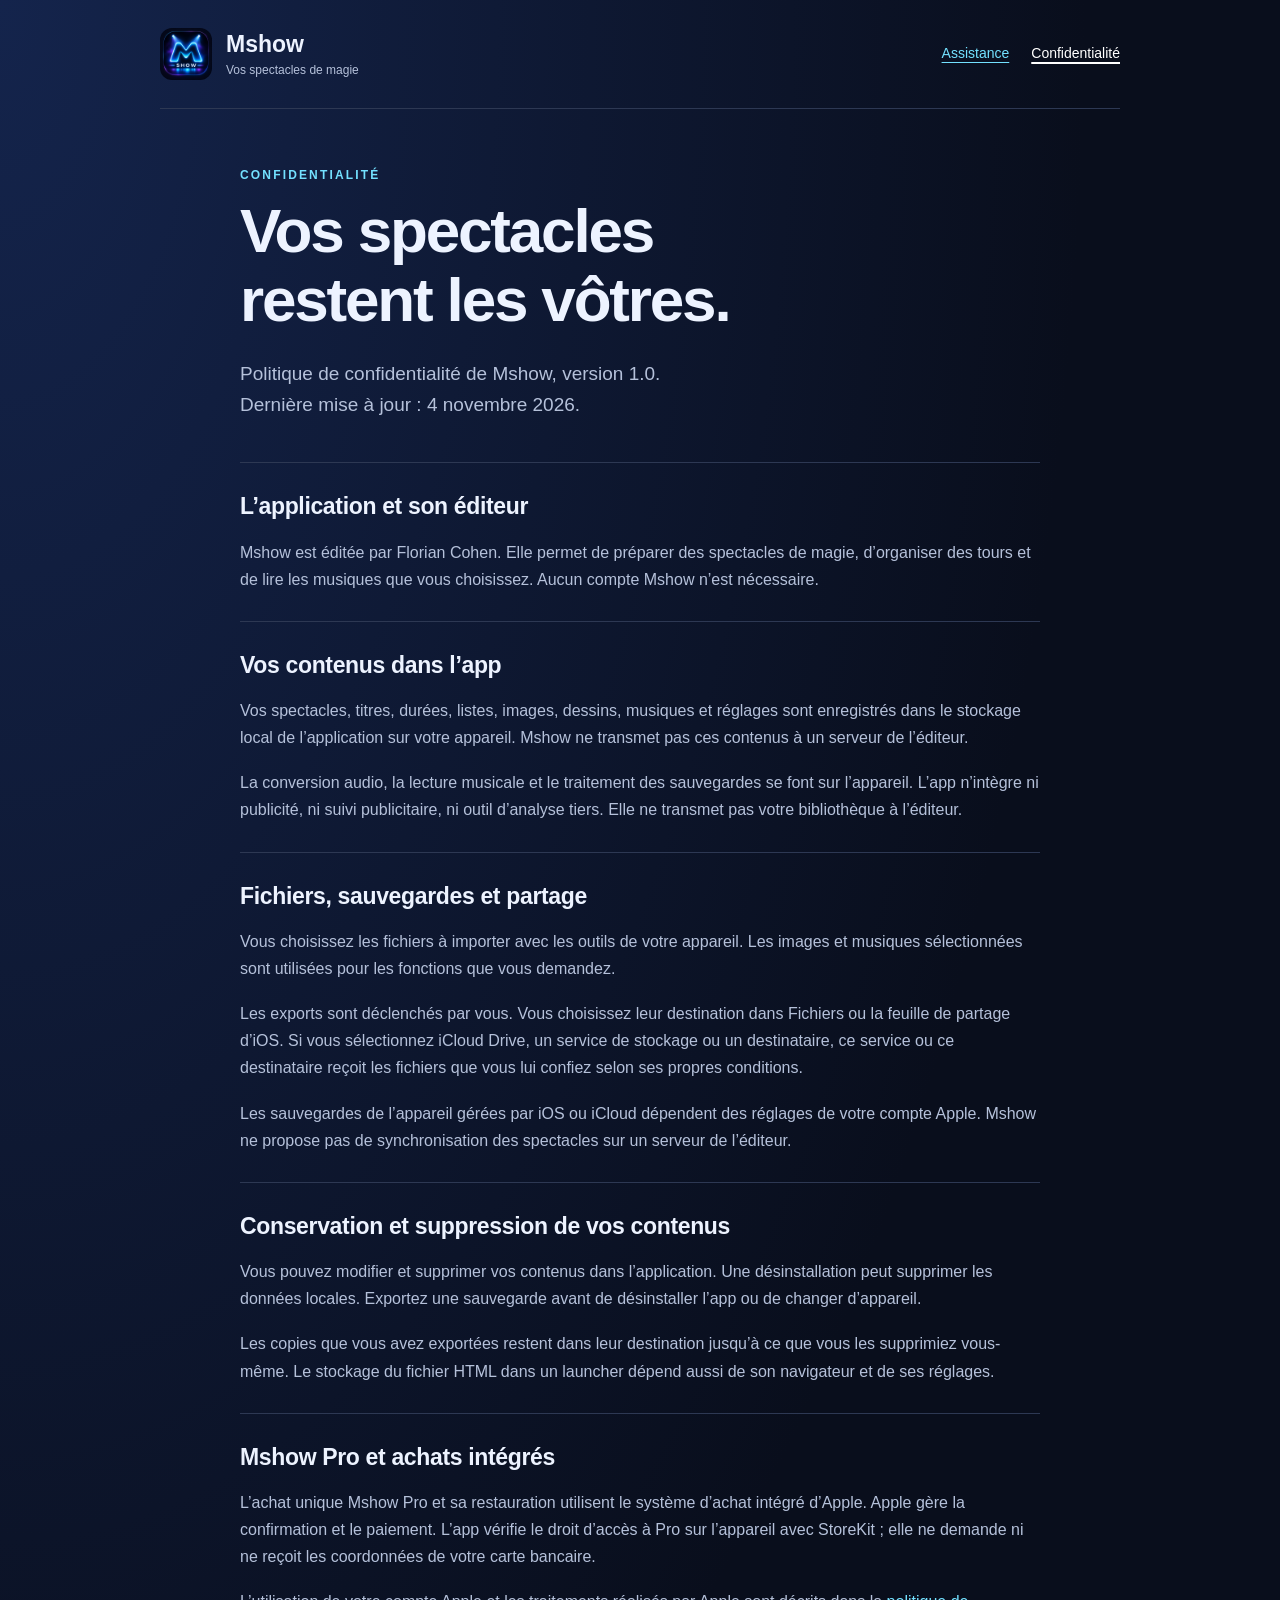
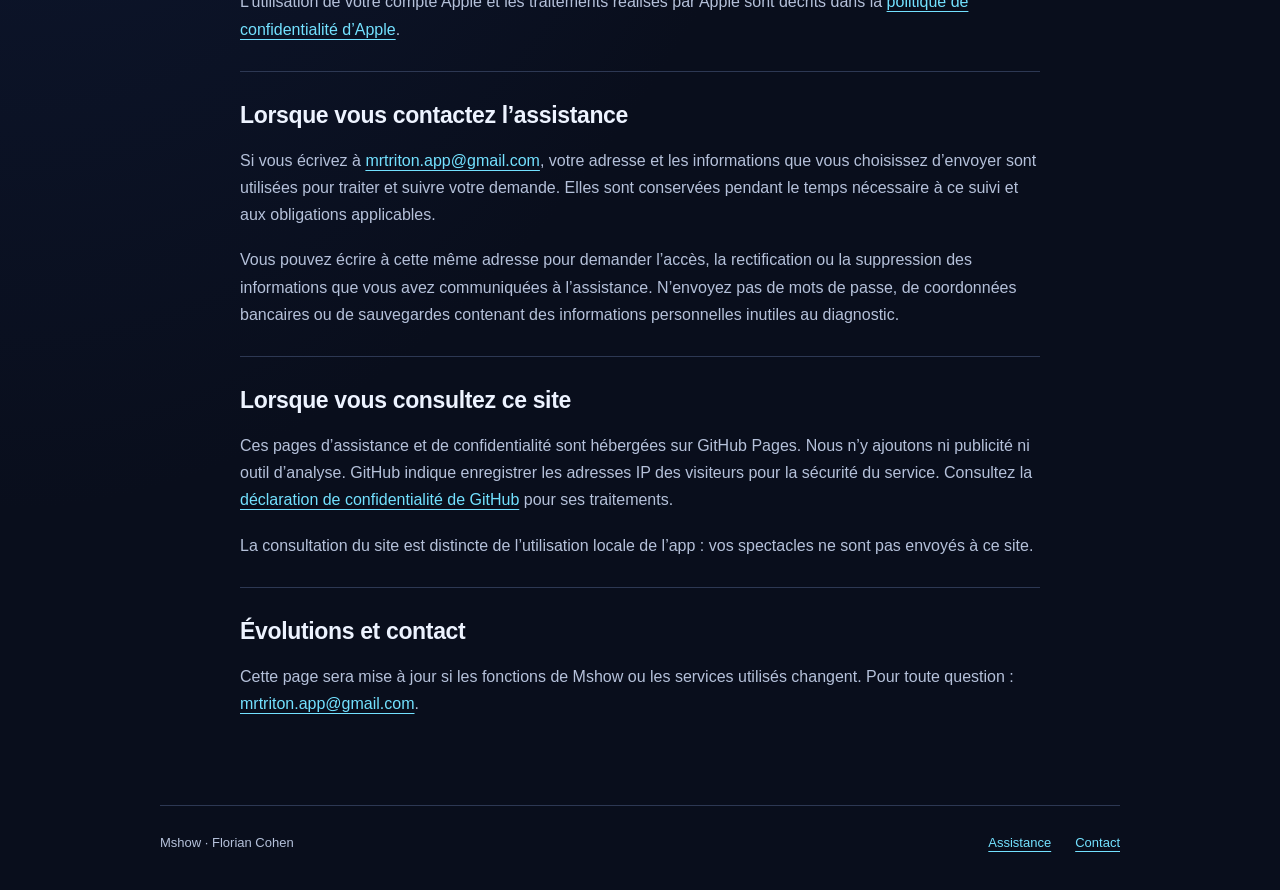
==== confidentialite.html @ b4349d7d "Publish Mshow support and privacy pages" ====
<!doctype html>
<html lang="fr"><head><meta charset="utf-8"><meta name="viewport" content="width=device-width,initial-scale=1"><title>Confidentialité — Mshow</title><meta name="description" content="Politique de confidentialité de Mshow : stockage local, fichiers, sauvegardes et achats Apple."><link rel="icon" href="logo.png"><link rel="stylesheet" href="style.css"></head>
<body><header><a class="brand" href="./"><img src="logo.png" width="52" height="52" alt=""><span>Mshow<small>Vos spectacles de magie</small></span></a><nav aria-label="Navigation"><a href="./">Assistance</a><a href="confidentialite.html" aria-current="page">Confidentialité</a></nav></header>
<main class="policy"><p class="eyebrow">CONFIDENTIALITÉ</p><h1>Vos spectacles<br>restent les vôtres.</h1><p class="lead">Politique de confidentialité de Mshow, version 1.0.<br>Dernière mise à jour : 4 novembre 2026.</p>
<section><h2>L’application et son éditeur</h2><p>Mshow est éditée par Florian Cohen. Elle permet de préparer des spectacles de magie, d’organiser des tours et de lire les musiques que vous choisissez. Aucun compte Mshow n’est nécessaire.</p></section>
<section><h2>Vos contenus dans l’app</h2><p>Vos spectacles, titres, durées, listes, images, dessins, musiques et réglages sont enregistrés dans le stockage local de l’application sur votre appareil. Mshow ne transmet pas ces contenus à un serveur de l’éditeur.</p><p>La conversion audio, la lecture musicale et le traitement des sauvegardes se font sur l’appareil. L’app n’intègre ni publicité, ni suivi publicitaire, ni outil d’analyse tiers. Elle ne transmet pas votre bibliothèque à l’éditeur.</p></section>
<section><h2>Fichiers, sauvegardes et partage</h2><p>Vous choisissez les fichiers à importer avec les outils de votre appareil. Les images et musiques sélectionnées sont utilisées pour les fonctions que vous demandez.</p><p>Les exports sont déclenchés par vous. Vous choisissez leur destination dans Fichiers ou la feuille de partage d’iOS. Si vous sélectionnez iCloud Drive, un service de stockage ou un destinataire, ce service ou ce destinataire reçoit les fichiers que vous lui confiez selon ses propres conditions.</p><p>Les sauvegardes de l’appareil gérées par iOS ou iCloud dépendent des réglages de votre compte Apple. Mshow ne propose pas de synchronisation des spectacles sur un serveur de l’éditeur.</p></section>
<section><h2>Conservation et suppression de vos contenus</h2><p>Vous pouvez modifier et supprimer vos contenus dans l’application. Une désinstallation peut supprimer les données locales. Exportez une sauvegarde avant de désinstaller l’app ou de changer d’appareil.</p><p>Les copies que vous avez exportées restent dans leur destination jusqu’à ce que vous les supprimiez vous-même. Le stockage du fichier HTML dans un launcher dépend aussi de son navigateur et de ses réglages.</p></section>
<section><h2>Mshow Pro et achats intégrés</h2><p>L’achat unique Mshow Pro et sa restauration utilisent le système d’achat intégré d’Apple. Apple gère la confirmation et le paiement. L’app vérifie le droit d’accès à Pro sur l’appareil avec StoreKit ; elle ne demande ni ne reçoit les coordonnées de votre carte bancaire.</p><p>L’utilisation de votre compte Apple et les traitements réalisés par Apple sont décrits dans la <a href="https://www.apple.com/legal/privacy/fr/">politique de confidentialité d’Apple</a>.</p></section>
<section><h2>Lorsque vous contactez l’assistance</h2><p>Si vous écrivez à <a href="mailto:mrtriton.app@gmail.com">mrtriton.app@gmail.com</a>, votre adresse et les informations que vous choisissez d’envoyer sont utilisées pour traiter et suivre votre demande. Elles sont conservées pendant le temps nécessaire à ce suivi et aux obligations applicables.</p><p>Vous pouvez écrire à cette même adresse pour demander l’accès, la rectification ou la suppression des informations que vous avez communiquées à l’assistance. N’envoyez pas de mots de passe, de coordonnées bancaires ou de sauvegardes contenant des informations personnelles inutiles au diagnostic.</p></section>
<section><h2>Lorsque vous consultez ce site</h2><p>Ces pages d’assistance et de confidentialité sont hébergées sur GitHub Pages. Nous n’y ajoutons ni publicité ni outil d’analyse. GitHub indique enregistrer les adresses IP des visiteurs pour la sécurité du service. Consultez la <a href="https://docs.github.com/en/site-policy/privacy-policies/github-general-privacy-statement">déclaration de confidentialité de GitHub</a> pour ses traitements.</p><p>La consultation du site est distincte de l’utilisation locale de l’app : vos spectacles ne sont pas envoyés à ce site.</p></section>
<section><h2>Évolutions et contact</h2><p>Cette page sera mise à jour si les fonctions de Mshow ou les services utilisés changent. Pour toute question : <a href="mailto:mrtriton.app@gmail.com">mrtriton.app@gmail.com</a>.</p></section></main>
<footer><p>Mshow · Florian Cohen</p><a href="./">Assistance</a><a href="mailto:mrtriton.app@gmail.com">Contact</a></footer></body></html>
---- style.css ----
:root{color-scheme:dark;--bg:#090e1c;--panel:#121b30;--line:#2d3853;--ink:#edf3ff;--muted:#b5c1da;--cyan:#73e1ff;--purple:#b7a2ff;font-family:-apple-system,BlinkMacSystemFont,"Segoe UI",sans-serif}*{box-sizing:border-box}body{margin:0;background:radial-gradient(ellipse at 0 0,#14244c 0,transparent 60%),var(--bg);color:var(--ink);line-height:1.7}a{color:var(--cyan);text-underline-offset:4px}a:hover{color:white}header,footer,main{width:min(100% - 40px,960px);margin:auto}header{display:flex;align-items:center;justify-content:space-between;gap:24px;padding:28px 0;border-bottom:1px solid var(--line)}.brand{display:flex;align-items:center;gap:14px;text-decoration:none;font-weight:800;font-size:23px;color:var(--ink);line-height:1.25}.brand img{border-radius:12px}.brand small{display:block;color:var(--muted);font-size:12px;font-weight:400;margin-top:5px}nav{display:flex;gap:22px;font-size:14px}nav a[aria-current]{color:white;text-decoration-thickness:2px}main{padding:56px 0 60px;max-width:800px}h1{font-size:clamp(36px,7vw,62px);line-height:1.1;letter-spacing:-.035em;margin:12px 0 24px}h2{font-size:23px;line-height:1.35;letter-spacing:-.015em;margin:0 0 16px}p{margin:0 0 18px}.eyebrow{font-size:12px;letter-spacing:.18em;font-weight:800;color:var(--cyan);margin:0}.lead{font-size:19px;line-height:1.65;max-width:650px;color:var(--muted)}.intro{padding-bottom:32px}.contact{display:inline-block;background:var(--cyan);color:#062035;text-decoration:none;font-size:16px;font-weight:750;padding:12px 22px;border-radius:12px;margin:10px 0}.contact:hover{background:#b4f0ff;color:#062035}.email{font-size:14px;color:var(--muted)}.card{padding:26px 30px;background:var(--panel);border:1px solid var(--line);border-radius:18px;margin:24px 0 36px}.card p:last-child{margin-bottom:0}details{border-bottom:1px solid var(--line);padding:17px 0}summary{font-weight:700;cursor:pointer;min-height:32px;padding-right:8px}details p{color:var(--muted);margin:16px 0 0}.policy section{padding:28px 0;border-top:1px solid var(--line)}.policy section p{color:var(--muted)}.policy .lead{margin-bottom:42px}.policy p:last-child{margin-bottom:0}footer{display:flex;flex-wrap:wrap;gap:12px 24px;padding:26px 0 36px;border-top:1px solid var(--line);font-size:13px;color:var(--muted)}footer p{margin:0;margin-right:auto}:focus-visible{outline:3px solid var(--purple);outline-offset:5px}@media(max-width:560px){header{align-items:flex-start;flex-direction:column;gap:20px;padding-top:22px}.brand{font-size:21px}main{padding-top:36px}.card{padding:22px}nav{gap:24px}.lead{font-size:17px}summary{line-height:1.5}footer{flex-direction:column;gap:9px}}
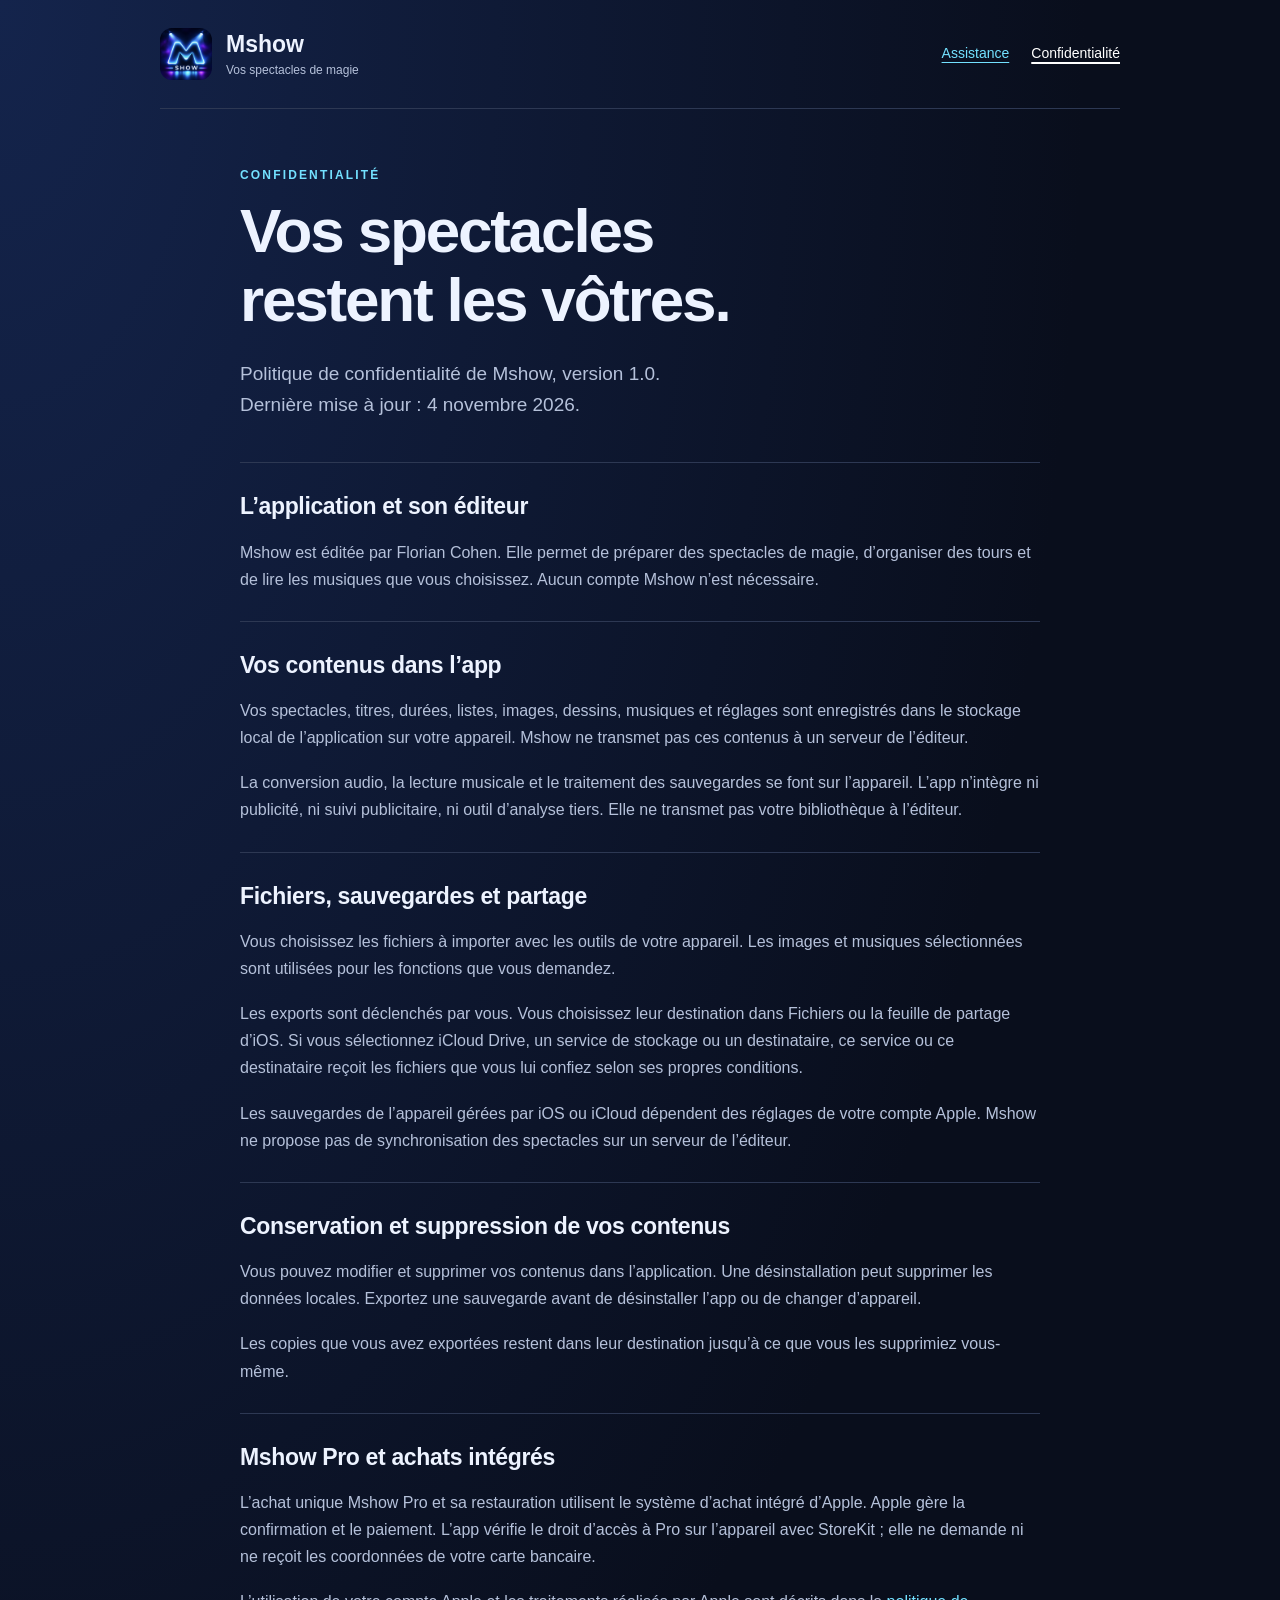
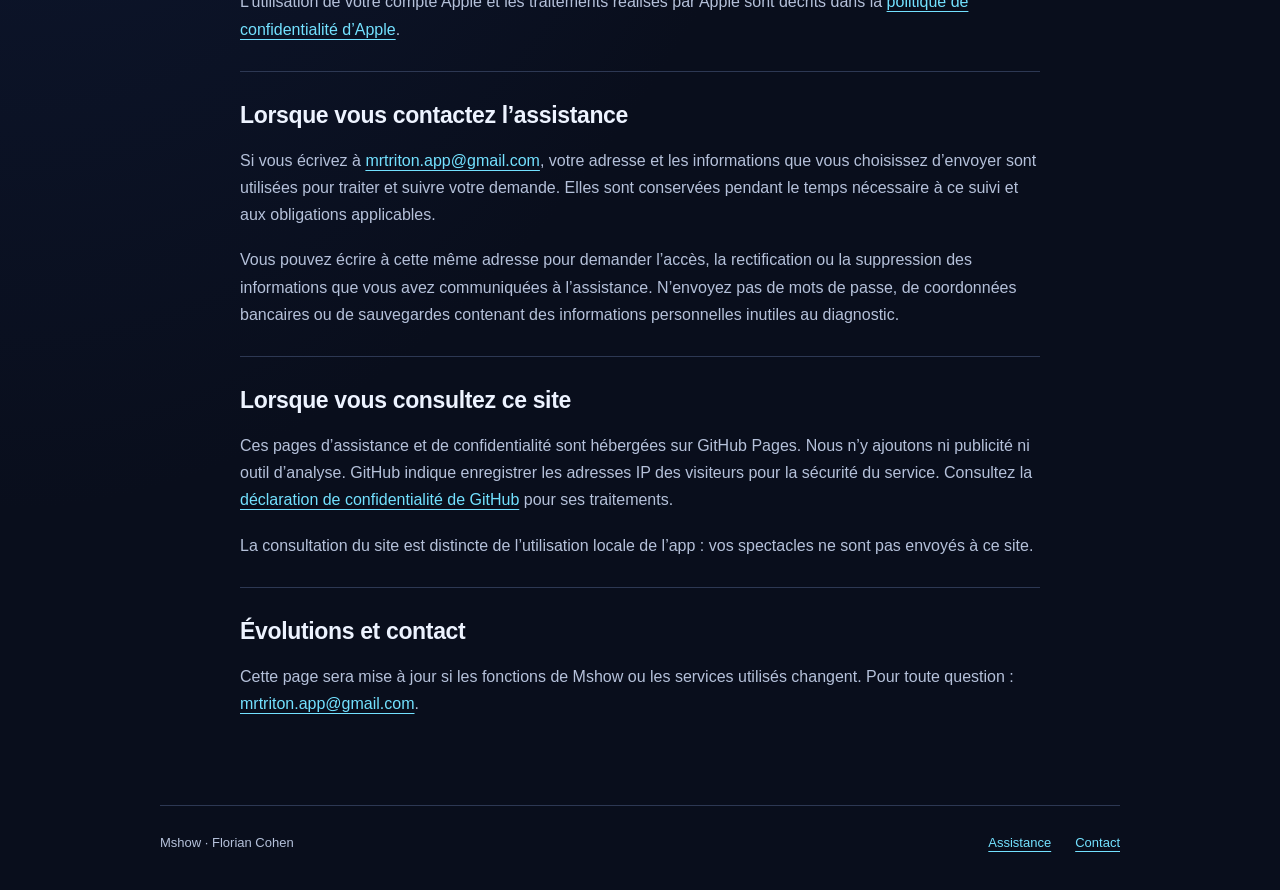
==== commit 798e34f9: "Centrer les pages publiques sur Mshow iOS" ====
--- a/confidentialite.html
+++ b/confidentialite.html
@@ -5,7 +5,7 @@
 <section><h2>L’application et son éditeur</h2><p>Mshow est éditée par Florian Cohen. Elle permet de préparer des spectacles de magie, d’organiser des tours et de lire les musiques que vous choisissez. Aucun compte Mshow n’est nécessaire.</p></section>
 <section><h2>Vos contenus dans l’app</h2><p>Vos spectacles, titres, durées, listes, images, dessins, musiques et réglages sont enregistrés dans le stockage local de l’application sur votre appareil. Mshow ne transmet pas ces contenus à un serveur de l’éditeur.</p><p>La conversion audio, la lecture musicale et le traitement des sauvegardes se font sur l’appareil. L’app n’intègre ni publicité, ni suivi publicitaire, ni outil d’analyse tiers. Elle ne transmet pas votre bibliothèque à l’éditeur.</p></section>
 <section><h2>Fichiers, sauvegardes et partage</h2><p>Vous choisissez les fichiers à importer avec les outils de votre appareil. Les images et musiques sélectionnées sont utilisées pour les fonctions que vous demandez.</p><p>Les exports sont déclenchés par vous. Vous choisissez leur destination dans Fichiers ou la feuille de partage d’iOS. Si vous sélectionnez iCloud Drive, un service de stockage ou un destinataire, ce service ou ce destinataire reçoit les fichiers que vous lui confiez selon ses propres conditions.</p><p>Les sauvegardes de l’appareil gérées par iOS ou iCloud dépendent des réglages de votre compte Apple. Mshow ne propose pas de synchronisation des spectacles sur un serveur de l’éditeur.</p></section>
-<section><h2>Conservation et suppression de vos contenus</h2><p>Vous pouvez modifier et supprimer vos contenus dans l’application. Une désinstallation peut supprimer les données locales. Exportez une sauvegarde avant de désinstaller l’app ou de changer d’appareil.</p><p>Les copies que vous avez exportées restent dans leur destination jusqu’à ce que vous les supprimiez vous-même. Le stockage du fichier HTML dans un launcher dépend aussi de son navigateur et de ses réglages.</p></section>
+<section><h2>Conservation et suppression de vos contenus</h2><p>Vous pouvez modifier et supprimer vos contenus dans l’application. Une désinstallation peut supprimer les données locales. Exportez une sauvegarde avant de désinstaller l’app ou de changer d’appareil.</p><p>Les copies que vous avez exportées restent dans leur destination jusqu’à ce que vous les supprimiez vous-même.</p></section>
 <section><h2>Mshow Pro et achats intégrés</h2><p>L’achat unique Mshow Pro et sa restauration utilisent le système d’achat intégré d’Apple. Apple gère la confirmation et le paiement. L’app vérifie le droit d’accès à Pro sur l’appareil avec StoreKit ; elle ne demande ni ne reçoit les coordonnées de votre carte bancaire.</p><p>L’utilisation de votre compte Apple et les traitements réalisés par Apple sont décrits dans la <a href="https://www.apple.com/legal/privacy/fr/">politique de confidentialité d’Apple</a>.</p></section>
 <section><h2>Lorsque vous contactez l’assistance</h2><p>Si vous écrivez à <a href="mailto:mrtriton.app@gmail.com">mrtriton.app@gmail.com</a>, votre adresse et les informations que vous choisissez d’envoyer sont utilisées pour traiter et suivre votre demande. Elles sont conservées pendant le temps nécessaire à ce suivi et aux obligations applicables.</p><p>Vous pouvez écrire à cette même adresse pour demander l’accès, la rectification ou la suppression des informations que vous avez communiquées à l’assistance. N’envoyez pas de mots de passe, de coordonnées bancaires ou de sauvegardes contenant des informations personnelles inutiles au diagnostic.</p></section>
 <section><h2>Lorsque vous consultez ce site</h2><p>Ces pages d’assistance et de confidentialité sont hébergées sur GitHub Pages. Nous n’y ajoutons ni publicité ni outil d’analyse. GitHub indique enregistrer les adresses IP des visiteurs pour la sécurité du service. Consultez la <a href="https://docs.github.com/en/site-policy/privacy-policies/github-general-privacy-statement">déclaration de confidentialité de GitHub</a> pour ses traitements.</p><p>La consultation du site est distincte de l’utilisation locale de l’app : vos spectacles ne sont pas envoyés à ce site.</p></section>
